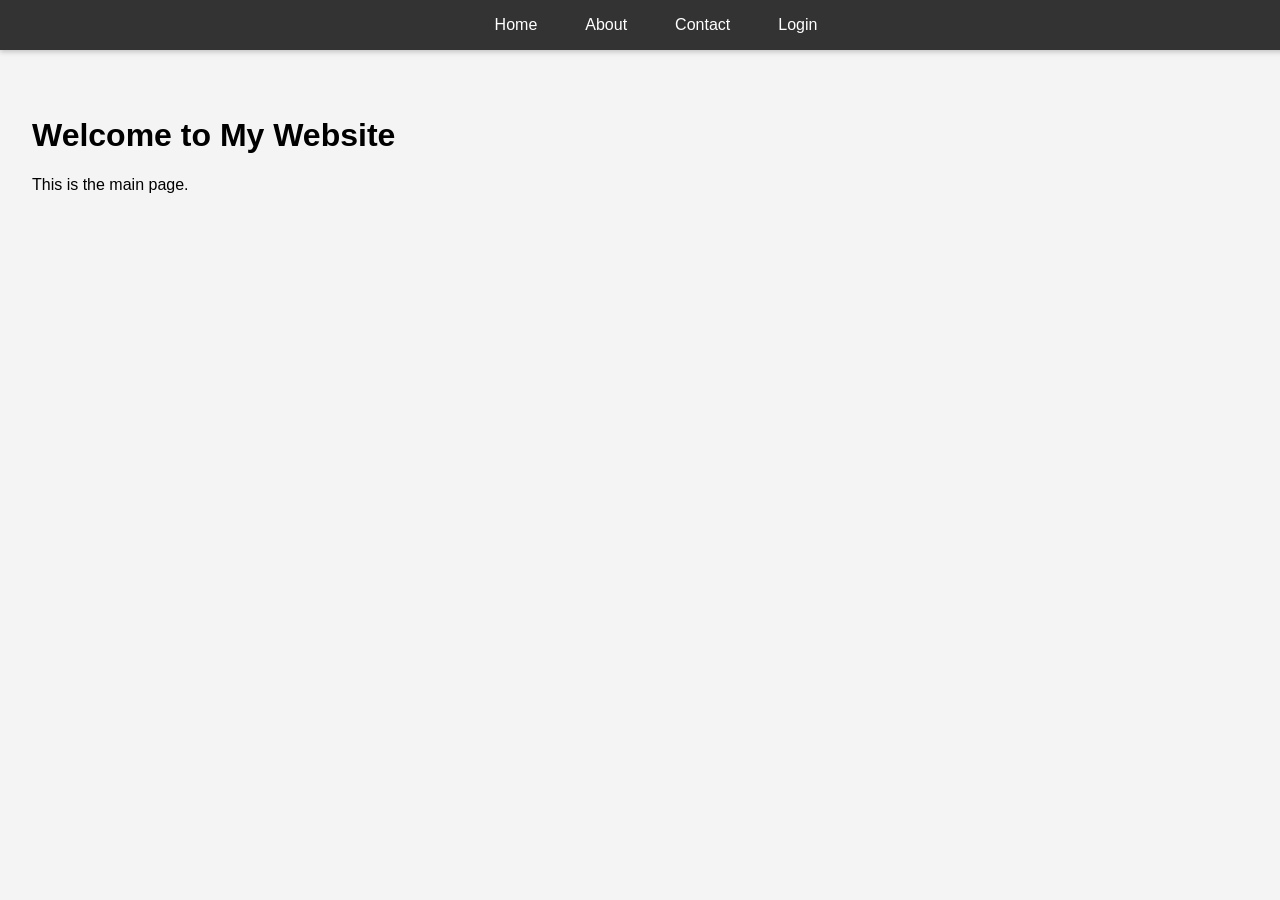
==== index.html @ 7b0ea0f2 "fst commit" ====
<!DOCTYPE html>
<html lang="en">
<head>
    <meta charset="UTF-8">
    <meta name="viewport" content="width=device-width, initial-scale=1.0">
    <title>My Website</title>
    <link rel="stylesheet" href="index.css">
</head>
<body>
    <header>
        <nav>
            <ul>
                <li><a href="home.html">Home</a></li>
                <li><a href="about.html">About</a></li>
                <li><a href="contact.html">Contact</a></li>
                <li><a href="login.html">Login</a></li>
            </ul>
        </nav>
    </header>
    <main>
        <h1>Welcome to My Website</h1>
        <p>This is the main page.</p>
    </main>
    <script src="index.js"></script>
</body>
</html>
---- index.css ----
body {
    font-family: Arial, sans-serif;
    margin: 0;
    padding: 0;
    background-color: #f4f4f4;
}

header {
    background-color: #333;
    color: white;
    padding: 1rem;
    position: fixed;
    top: 0;
    width: 100%;
    z-index: 1000;
    box-shadow: 0 2px 5px rgba(0,0,0,0.2);
}

nav ul {
    list-style: none;
    padding: 0;
    margin: 0;
    display: flex;
    justify-content: center;
}

nav ul li {
    margin: 0 1rem;
}

nav ul li a {
    color: white;
    text-decoration: none;
    padding: 0.5rem;
    transition: background-color 0.3s;
}

nav ul li a:hover {
    background-color: #555;
    border-radius: 4px;
}

main {
    padding: 2rem;
    margin-top: 4rem;
}

form {
    max-width: 400px;
}

label {
    display: block;
    margin-top: 1rem;
}

input, textarea {
    width: 100%;
    padding: 0.5rem;
    margin-top: 0.5rem;
}

button {
    margin-top: 1rem;
    padding: 0.5rem 1rem;
    background-color: #333;
    color: white;
    border: none;
    cursor: pointer;
}

button:hover {
    background-color: #555;
}
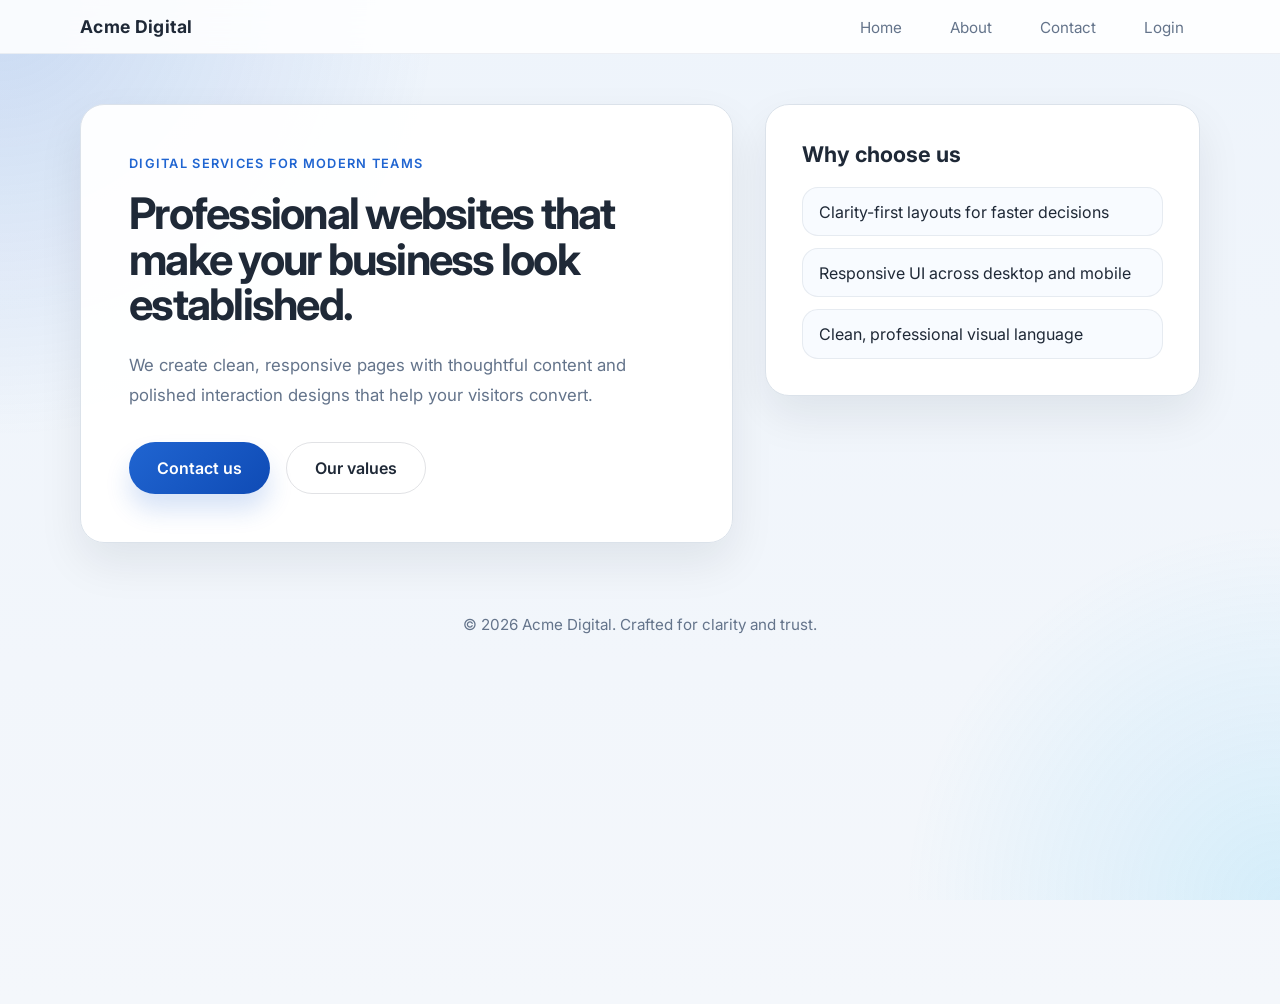
==== commit bcdfe527: "v3 upload" ====
--- a/index.html
+++ b/index.html
@@ -3,24 +3,45 @@
 <head>
     <meta charset="UTF-8">
     <meta name="viewport" content="width=device-width, initial-scale=1.0">
-    <title>My Website</title>
+    <title>Acme Digital</title>
     <link rel="stylesheet" href="index.css">
 </head>
 <body>
     <header>
-        <nav>
-            <ul>
-                <li><a href="home.html">Home</a></li>
-                <li><a href="about.html">About</a></li>
-                <li><a href="contact.html">Contact</a></li>
-                <li><a href="login.html">Login</a></li>
-            </ul>
-        </nav>
+        <div class="header-inner">
+            <div class="brand"><a href="index.html">Acme Digital</a></div>
+            <nav>
+                <ul>
+                    <li><a href="home.html">Home</a></li>
+                    <li><a href="about.html">About</a></li>
+                    <li><a href="contact.html">Contact</a></li>
+                    <li><a href="login.html">Login</a></li>
+                </ul>
+            </nav>
+        </div>
     </header>
     <main>
-        <h1>Welcome to My Website</h1>
-        <p>This is the main page.</p>
+        <section class="hero">
+            <div class="hero-copy">
+                <p class="eyebrow">Digital services for modern teams</p>
+                <h1>Professional websites that make your business look established.</h1>
+                <p>We create clean, responsive pages with thoughtful content and polished interaction designs that help your visitors convert.</p>
+                <div class="hero-actions">
+                    <a href="contact.html" class="button primary">Contact us</a>
+                    <a href="about.html" class="button secondary">Our values</a>
+                </div>
+            </div>
+            <aside class="hero-card">
+                <h2>Why choose us</h2>
+                <ul>
+                    <li>Clarity-first layouts for faster decisions</li>
+                    <li>Responsive UI across desktop and mobile</li>
+                    <li>Clean, professional visual language</li>
+                </ul>
+            </aside>
+        </section>
     </main>
+    <footer>© 2026 Acme Digital. Crafted for clarity and trust.</footer>
     <script src="index.js"></script>
 </body>
 </html>
--- a/index.css
+++ b/index.css
@@ -1,74 +1,350 @@
+@import url('https://fonts.googleapis.com/css2?family=Roboto:wght@300;400;500;700&display=swap');
+
+@import url('https://fonts.googleapis.com/css2?family=Inter:wght@300;400;500;600;700&display=swap');
+
+:root {
+    color-scheme: light;
+    --bg: #f4f7fb;
+    --surface: rgba(255,255,255,0.95);
+    --surface-strong: #ffffff;
+    --text: #1f2937;
+    --muted: #64748b;
+    --accent: #2065d1;
+    --accent-soft: rgba(32, 101, 209, 0.12);
+    --border: #dbe2ea;
+    --shadow: 0 20px 45px rgba(15, 23, 42, 0.08);
+}
+
+* {
+    box-sizing: border-box;
+}
+
+html {
+    scroll-behavior: smooth;
+}
+
 body {
-    font-family: Arial, sans-serif;
-    margin: 0;
-    padding: 0;
-    background-color: #f4f4f4;
+    font-family: 'Inter', Arial, sans-serif;
+    margin: 0;
+    min-height: 100vh;
+    background: linear-gradient(180deg, #eef4fb 0%, #f4f7fb 100%);
+    color: var(--text);
+}
+
+body::before {
+    content: '';
+    position: fixed;
+    inset: 0;
+    background: radial-gradient(circle at top left, rgba(32, 101, 209, 0.18), transparent 28%),
+                radial-gradient(circle at bottom right, rgba(56, 189, 248, 0.16), transparent 24%);
+    pointer-events: none;
+    z-index: -1;
 }
 
 header {
-    background-color: #333;
-    color: white;
-    padding: 1rem;
     position: fixed;
-    top: 0;
+    inset: 0 0 auto 0;
+    display: flex;
+    justify-content: center;
     width: 100%;
+    backdrop-filter: blur(14px);
+    background: rgba(255, 255, 255, 0.88);
+    border-bottom: 1px solid rgba(148, 163, 184, 0.16);
     z-index: 1000;
-    box-shadow: 0 2px 5px rgba(0,0,0,0.2);
+}
+
+.header-inner {
+    width: min(1120px, 100% - 2rem);
+    display: flex;
+    align-items: center;
+    justify-content: space-between;
+    gap: 1rem;
+    padding: 1rem 0;
+}
+
+.brand a {
+    color: var(--text);
+    text-decoration: none;
+    font-weight: 700;
+    font-size: 1.1rem;
+    letter-spacing: 0.02em;
 }
 
 nav ul {
     list-style: none;
+    display: flex;
+    align-items: center;
+    gap: 1rem;
+    margin: 0;
     padding: 0;
-    margin: 0;
-    display: flex;
+}
+
+nav a {
+    color: var(--muted);
+    text-decoration: none;
+    padding: 0.75rem 1rem;
+    border-radius: 999px;
+    font-size: 0.95rem;
+    transition: all 0.25s ease;
+}
+
+nav a:hover,
+nav a.active {
+    color: var(--accent);
+    background: var(--accent-soft);
+}
+
+main {
+    width: min(1120px, 100% - 2rem);
+    margin: 6.5rem auto 3rem;
+    padding: 0;
+}
+
+.hero {
+    display: grid;
+    grid-template-columns: 1.5fr 1fr;
+    gap: 2rem;
+    align-items: start;
+    margin-bottom: 3rem;
+}
+
+.hero-copy {
+    padding: 3rem;
+    background: var(--surface);
+    border: 1px solid var(--border);
+    border-radius: 24px;
+    box-shadow: var(--shadow);
+}
+
+.hero-copy .eyebrow {
+    margin: 0 0 1rem;
+    color: var(--accent);
+    font-weight: 600;
+    letter-spacing: 0.1em;
+    text-transform: uppercase;
+    font-size: 0.8rem;
+}
+
+.hero-copy h1 {
+    margin: 0;
+    font-size: clamp(2.7rem, 3.4vw, 4rem);
+    line-height: 1.04;
+    letter-spacing: -0.04em;
+}
+
+.hero-copy p {
+    margin: 1.5rem 0 0;
+    max-width: 60ch;
+    color: var(--muted);
+    font-size: 1.05rem;
+    line-height: 1.75;
+}
+
+.hero-actions {
+    display: flex;
+    flex-wrap: wrap;
+    gap: 1rem;
+    margin-top: 2rem;
+}
+
+.hero-card,
+.section-card,
+.form-card,
+.login-card {
+    padding: 2.25rem;
+    border-radius: 24px;
+    background: var(--surface-strong);
+    border: 1px solid var(--border);
+    box-shadow: var(--shadow);
+}
+
+.hero-card h2,
+.section-card h2,
+.form-card h2,
+.login-card h2 {
+    margin-top: 0;
+    margin-bottom: 1rem;
+    font-size: 1.35rem;
+}
+
+.hero-card p,
+.section-card p,
+.form-card p,
+.login-card p {
+    margin: 0;
+    color: var(--muted);
+    line-height: 1.75;
+}
+
+.hero-card ul,
+.service-grid,
+.features-list {
+    margin: 1.25rem 0 0;
+    padding: 0;
+    list-style: none;
+    display: grid;
+    gap: 0.75rem;
+}
+
+.hero-card li,
+.feature-item {
+    padding: 0.85rem 1rem;
+    border-radius: 16px;
+    background: #f8fbff;
+    color: var(--text);
+    border: 1px solid rgba(100, 116, 139, 0.12);
+}
+
+.service-grid {
+    grid-template-columns: repeat(3, minmax(0, 1fr));
+}
+
+.service-card {
+    display: flex;
+    flex-direction: column;
+    gap: 1rem;
+}
+
+.service-card h3 {
+    margin: 0;
+    font-size: 1.1rem;
+}
+
+.service-card p {
+    margin: 0;
+    color: var(--muted);
+    line-height: 1.65;
+}
+
+.section-card {
+    margin-bottom: 2rem;
+}
+
+.section-card + .section-card {
+    margin-top: 1.5rem;
+}
+
+.form-field {
+    display: grid;
+    gap: 0.5rem;
+    margin-top: 1.25rem;
+}
+
+label {
+    color: var(--text);
+    font-weight: 600;
+}
+
+input,
+textarea {
+    width: 100%;
+    min-height: 3rem;
+    padding: 1rem;
+    border-radius: 16px;
+    border: 1px solid var(--border);
+    background: #f8fbff;
+    color: var(--text);
+    font-size: 0.98rem;
+    transition: border-color 0.2s ease, box-shadow 0.2s ease;
+}
+
+textarea {
+    min-height: 10rem;
+    resize: vertical;
+}
+
+input:focus,
+textarea:focus {
+    border-color: rgba(32, 101, 209, 0.35);
+    box-shadow: 0 0 0 4px rgba(32, 101, 209, 0.08);
+    outline: none;
+}
+
+.button {
+    display: inline-flex;
+    align-items: center;
     justify-content: center;
-}
-
-nav ul li {
-    margin: 0 1rem;
-}
-
-nav ul li a {
+    text-decoration: none;
+    padding: 0.95rem 1.75rem;
+    border-radius: 999px;
+    font-weight: 600;
+    transition: transform 0.25s ease, box-shadow 0.25s ease;
+}
+
+.button.primary {
+    background: linear-gradient(135deg, #2065d1 0%, #0f4bb5 100%);
     color: white;
-    text-decoration: none;
-    padding: 0.5rem;
-    transition: background-color 0.3s;
-}
-
-nav ul li a:hover {
-    background-color: #555;
-    border-radius: 4px;
-}
-
-main {
-    padding: 2rem;
-    margin-top: 4rem;
-}
-
-form {
-    max-width: 400px;
-}
-
-label {
-    display: block;
+    box-shadow: 0 16px 25px rgba(32, 101, 209, 0.18);
+}
+
+.button.secondary {
+    background: transparent;
+    color: var(--text);
+    border: 1px solid rgba(15, 23, 42, 0.12);
+}
+
+.button:hover {
+    transform: translateY(-2px);
+}
+
+button[type="submit"] {
+    width: fit-content;
+    border: none;
+    margin-top: 1.5rem;
+    cursor: pointer;
+}
+
+button[type="submit"].primary {
+    background: linear-gradient(135deg, #2065d1 0%, #0f4bb5 100%);
+    color: white;
+    padding: 0.95rem 2rem;
+    box-shadow: 0 14px 24px rgba(32, 101, 209, 0.18);
+}
+
+.form-message {
     margin-top: 1rem;
-}
-
-input, textarea {
-    width: 100%;
-    padding: 0.5rem;
-    margin-top: 0.5rem;
-}
-
-button {
-    margin-top: 1rem;
-    padding: 0.5rem 1rem;
-    background-color: #333;
-    color: white;
-    border: none;
-    cursor: pointer;
-}
-
-button:hover {
-    background-color: #555;
-}+    font-size: 0.95rem;
+    color: var(--muted);
+}
+
+footer {
+    width: min(1120px, 100% - 2rem);
+    margin: 0 auto 2rem;
+    padding: 1.5rem 0;
+    color: var(--muted);
+    font-size: 0.95rem;
+    text-align: center;
+}
+
+@media (max-width: 980px) {
+    .hero {
+        grid-template-columns: 1fr;
+    }
+    .service-grid {
+        grid-template-columns: 1fr;
+    }
+}
+
+@media (max-width: 640px) {
+    .header-inner {
+        flex-direction: column;
+        align-items: stretch;
+    }
+
+    nav ul {
+        justify-content: center;
+        flex-wrap: wrap;
+    }
+
+    main {
+        margin-top: 7rem;
+    }
+
+    .hero-copy,
+    .hero-card,
+    .section-card,
+    .form-card,
+    .login-card {
+        padding: 1.75rem;
+    }
+}
